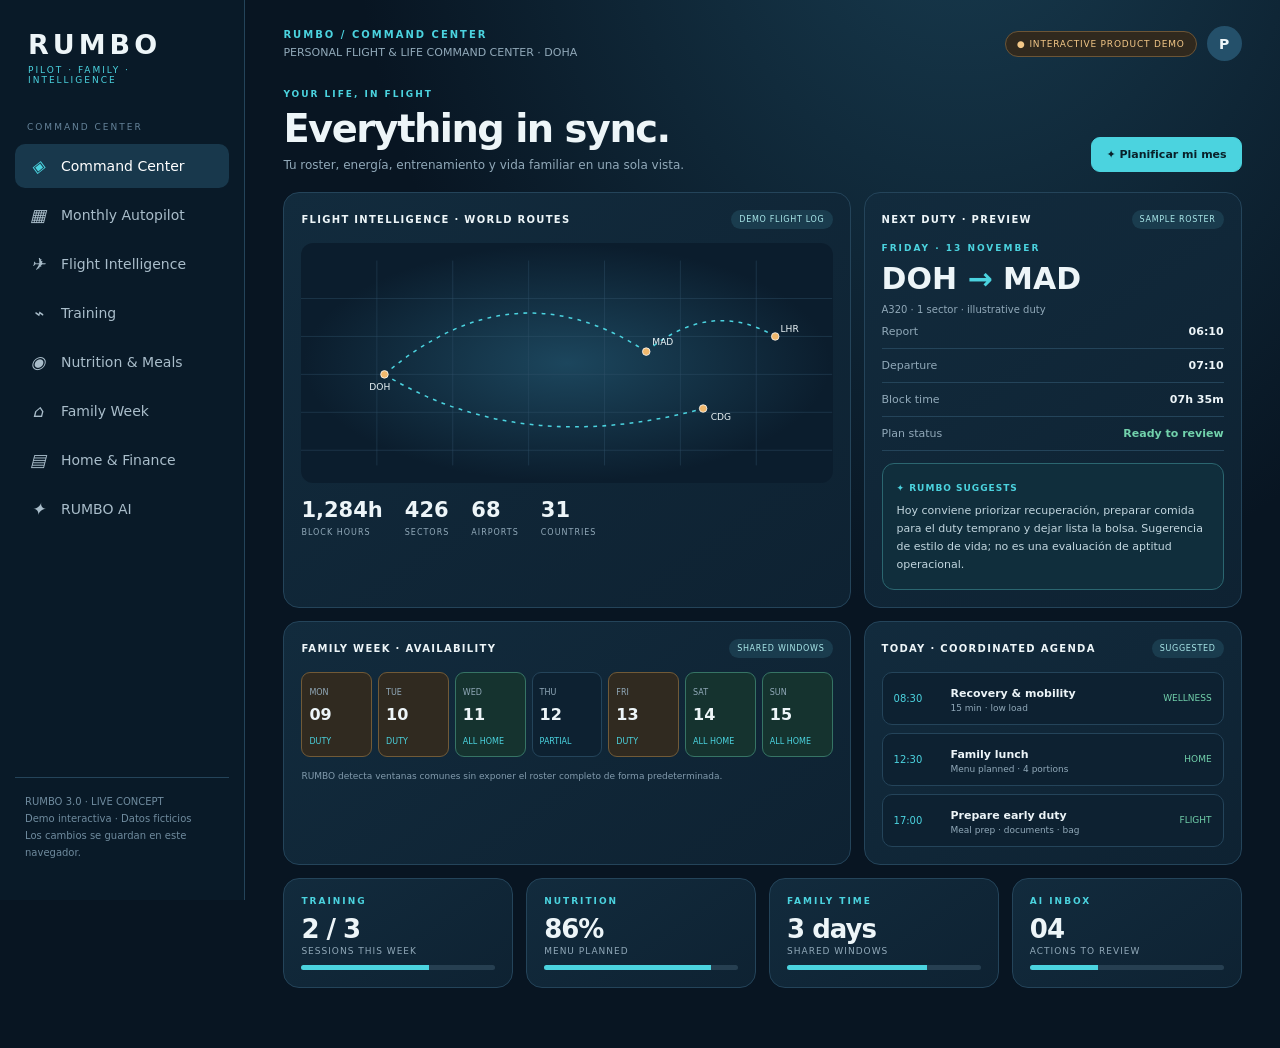
==== rumbo-demo/index.html @ 8c4905a3 "Create interactive RUMBO 3.0 visual product demo" ====
<!doctype html>
<html lang="es"><head><meta charset="utf-8"><meta name="viewport" content="width=device-width,initial-scale=1"><meta name="theme-color" content="#081522"><title>RUMBO · Pilot & Family OS</title>
<style>
:root{--bg:#081522;--side:#0b1d2b;--panel:#102638;--panel2:#153247;--line:#24445a;--cyan:#4bd3df;--amber:#f0b86d;--white:#edf5f8;--muted:#91a9b9;--green:#72d2ac;--red:#e88b8b;--purple:#b5a7ff}
*{box-sizing:border-box}body{margin:0;background:radial-gradient(ellipse at 75% -15%,#183c50 0,transparent 45%),var(--bg);color:var(--white);font:14px Inter,system-ui,sans-serif}button,input,select,textarea{font:inherit}button{cursor:pointer}.shell{display:grid;grid-template-columns:245px 1fr;min-height:100vh}.sidebar{background:#091a28;border-right:1px solid var(--line);padding:24px 15px;position:sticky;top:0;height:100vh;display:flex;flex-direction:column}.logo{padding:5px 13px 25px}.logo strong{font-size:27px;letter-spacing:4px}.logo small{display:block;color:var(--cyan);font-size:9px;letter-spacing:2px;margin-top:5px}.group{font-size:9px;color:#66849a;letter-spacing:2px;padding:12px}.nav{display:grid;gap:5px}.nav button{border:0;background:none;color:#a9bdca;text-align:left;padding:12px;border-radius:10px;display:flex;gap:12px;align-items:center}.nav button.active,.nav button:hover{background:#18384c;color:white}.nav button.active .ico{color:var(--cyan)}.ico{width:22px;font-size:17px;text-align:center}.sidefoot{margin-top:auto;border-top:1px solid var(--line);padding:15px 10px;color:#6f8b9e;font-size:10px;line-height:1.7}.main{max-width:1550px;width:100%;padding:26px clamp(16px,3vw,42px) 60px;margin:auto}.top{display:flex;justify-content:space-between;align-items:center;margin-bottom:28px}.crumb{color:var(--cyan);font-size:10px;letter-spacing:2px;font-weight:700}.subdate{color:var(--muted);font-size:11px;margin-top:6px}.topright{display:flex;gap:10px;align-items:center}.demo{border:1px solid #6c5536;color:#f3c888;background:#30291e;padding:7px 11px;border-radius:30px;font-size:9px;letter-spacing:.8px}.avatar{height:35px;width:35px;border-radius:50%;background:#24506a;display:grid;place-items:center;font-weight:700}.page{display:none}.page.active{display:block}.heading{display:flex;justify-content:space-between;align-items:end;gap:15px;margin-bottom:20px}.eyebrow{font-size:9px;color:var(--cyan);letter-spacing:2px;font-weight:700}.heading h1{font-size:clamp(28px,3vw,42px);letter-spacing:-1.5px;margin:7px 0}.heading p{margin:0;color:var(--muted);font-size:12px}.btn{border:1px solid #3b647d;background:#1a4056;color:#e3f6fa;border-radius:9px;padding:10px 14px;font-weight:700;font-size:11px}.btn.primary{background:var(--cyan);border-color:var(--cyan);color:#09212a}.btn.ghost{background:transparent;color:var(--muted);border-color:var(--line)}.btn.amber{background:#493824;border-color:#80633d;color:#f2c88b}.grid{display:grid;gap:13px}.two{grid-template-columns:1.2fr .8fr}.three{grid-template-columns:repeat(3,minmax(0,1fr))}.four{grid-template-columns:repeat(4,minmax(0,1fr))}.panel{background:linear-gradient(145deg,#122b3d,#0e2232);border:1px solid var(--line);border-radius:16px;padding:17px;min-width:0}.panelhead{display:flex;justify-content:space-between;align-items:center;gap:10px;margin-bottom:14px}.panel h2{font-size:10px;letter-spacing:1.3px;text-transform:uppercase;margin:0}.tag{font-size:8px;color:#a9e7e9;background:#1a3c4e;border-radius:20px;padding:5px 8px;letter-spacing:.7px}.muted{color:var(--muted)}.stat{font-size:26px;font-weight:800;margin:8px 0 2px;letter-spacing:-1px}.statlabel{font-size:9px;color:var(--muted);letter-spacing:1px;text-transform:uppercase}.row{display:flex;justify-content:space-between;gap:12px;align-items:center;padding:10px 0;border-bottom:1px solid var(--line);font-size:11px}.row:last-child{border:0}.row span{color:var(--muted)}.map{height:240px;border-radius:12px;background:radial-gradient(ellipse at 50% 50%,#1c465d,#0b1d2d 70%);overflow:hidden}.map svg{width:100%;height:100%}.route{stroke:var(--cyan);stroke-width:2;stroke-dasharray:5 7;fill:none}.metricrow{display:flex;gap:22px;margin-top:15px}.metric strong{display:block;font-size:21px}.metric span{font-size:8px;color:var(--muted);letter-spacing:1px}.ai{background:#102e3c;border:1px solid #2b6670;border-radius:12px;padding:14px}.ai b{color:var(--cyan);font-size:9px;letter-spacing:1px}.ai p{font-size:11px;color:#c2d6df;line-height:1.65;margin:8px 0 0}.week{display:grid;grid-template-columns:repeat(7,1fr);gap:6px}.day{background:#0d2131;border:1px solid var(--line);border-radius:9px;padding:9px 7px;min-height:83px}.day.duty{background:#302a20;border-color:#715a37}.day.free{background:#15332f;border-color:#367465}.day strong{font-size:16px;display:block;margin:7px 0}.day small,.day em{font-size:8px;color:var(--muted);font-style:normal}.day em{color:var(--cyan)}.timeline{display:grid;gap:8px}.event{display:flex;align-items:center;gap:11px;background:#0d2131;border:1px solid var(--line);border-radius:10px;padding:11px}.event .time{color:var(--cyan);font-size:10px;width:46px}.event b{font-size:11px}.event small{display:block;color:var(--muted);font-size:9px;margin-top:3px}.event .right{margin-left:auto;color:var(--green);font-size:9px}.progress{height:5px;background:#263f51;border-radius:9px;overflow:hidden;margin-top:9px}.progress i{display:block;height:100%;background:var(--cyan)}.monthgrid{display:grid;grid-template-columns:repeat(7,minmax(0,1fr));gap:7px}.cell{min-height:125px;background:#0c2030;border:1px solid var(--line);border-radius:10px;padding:9px}.cell strong{font-size:10px}.cell small{display:block;color:var(--muted);font-size:8px;margin:5px 0}.pill{display:block;background:#1a4056;color:#b9e6e8;padding:5px;border-radius:5px;font-size:8px;margin-top:5px}.pill.train{background:#393552;color:#d0c7ff}.pill.family{background:#23483e;color:#b3e6d2}.pill.rest{background:#493a28;color:#f0c88e}.formrow{display:flex;gap:8px;margin-top:12px}.formrow input,.formrow select,.formrow textarea{min-width:0;flex:1;background:#091a28;border:1px solid var(--line);border-radius:8px;padding:10px;color:var(--white);font-size:11px}.notice{font-size:9px;color:#829bad;line-height:1.6;margin-top:12px}.steps{display:grid;gap:8px}.step{display:flex;gap:10px;align-items:start;padding:11px;border:1px solid var(--line);border-radius:10px;background:#0d2131}.num{width:23px;height:23px;border-radius:7px;background:#1b4658;color:var(--cyan);display:grid;place-items:center;font-size:10px;font-weight:800}.step b{font-size:11px}.step small{display:block;color:var(--muted);font-size:9px;margin-top:4px;line-height:1.5}.cards{display:grid;grid-template-columns:repeat(3,minmax(0,1fr));gap:9px}.mini{background:#0d2131;border:1px solid var(--line);border-radius:11px;padding:13px}.mini i{font-style:normal;font-size:19px}.mini b{display:block;font-size:11px;margin:8px 0 4px}.mini small{color:var(--muted);font-size:9px;line-height:1.5}.recipe{display:grid;grid-template-columns:38px 1fr auto;align-items:center;gap:10px;padding:10px 0;border-bottom:1px solid var(--line)}.food{height:36px;width:36px;background:#24463c;border-radius:9px;display:grid;place-items:center;font-size:18px}.recipe b{font-size:11px}.recipe small{display:block;color:var(--muted);font-size:9px;margin-top:3px}.checklist{display:grid;gap:9px}.checklist label{font-size:10px;display:flex;gap:8px;align-items:center}.checklist input{accent-color:var(--cyan)}.done span{text-decoration:line-through;color:#698396}.queueitem{display:flex;align-items:center;gap:10px;padding:12px 0;border-bottom:1px solid var(--line)}.queueitem:last-child{border:0}.queueitem div{flex:1}.queueitem b{font-size:11px}.queueitem small{display:block;color:var(--muted);font-size:9px;margin-top:4px}.modal{display:none;position:fixed;inset:0;background:#02080dd9;z-index:20;place-items:center;padding:16px}.modal.show{display:grid}.dialog{max-width:550px;width:100%;background:#142e40;border:1px solid #416078;border-radius:16px;padding:20px}.dialog h2{margin:0 0 8px}.dialog p{font-size:11px;color:var(--muted);line-height:1.6}.dialogfoot{display:flex;justify-content:end;gap:8px;margin-top:15px}.bottom{display:none}
@media(max-width:1050px){.shell{grid-template-columns:76px 1fr}.sidebar{padding:20px 8px}.logo{padding:5px 7px 25px}.logo strong{font-size:18px}.logo small,.group,.nav button span,.sidefoot{display:none}.nav button{justify-content:center;padding:13px 5px}.two{grid-template-columns:1fr}.four{grid-template-columns:repeat(2,1fr)}}
@media(max-width:680px){.shell{display:block;padding-bottom:65px}.sidebar{display:none}.main{padding:16px 12px 30px}.heading{align-items:start;flex-direction:column}.three,.four,.cards{grid-template-columns:1fr 1fr}.week{grid-template-columns:repeat(4,1fr)}.monthgrid{grid-template-columns:repeat(2,minmax(0,1fr))}.bottom{display:grid;grid-template-columns:repeat(5,1fr);position:fixed;bottom:0;left:0;right:0;background:#091a28;border-top:1px solid var(--line);padding:7px 3px;z-index:10}.bottom button{border:0;background:none;color:#8299ab;font-size:8px;display:grid;justify-items:center;gap:3px}.bottom button.active{color:var(--cyan)}.bottom i{font-size:17px;font-style:normal}.demo{display:none}.metricrow{gap:12px}.metric strong{font-size:17px}.map{height:200px}}
</style></head><body><div class="shell">
<aside class="sidebar"><div class="logo"><strong>RUMBO</strong><small>PILOT · FAMILY · INTELLIGENCE</small></div><div class="group">COMMAND CENTER</div><nav class="nav">
<button class="active" data-page="home"><i class="ico">◈</i><span>Command Center</span></button><button data-page="month"><i class="ico">▦</i><span>Monthly Autopilot</span></button><button data-page="flight"><i class="ico">✈</i><span>Flight Intelligence</span></button><button data-page="training"><i class="ico">⌁</i><span>Training</span></button><button data-page="food"><i class="ico">◉</i><span>Nutrition & Meals</span></button><button data-page="family"><i class="ico">⌂</i><span>Family Week</span></button><button data-page="homefin"><i class="ico">▤</i><span>Home & Finance</span></button><button data-page="ai"><i class="ico">✦</i><span>RUMBO AI</span></button></nav><div class="sidefoot">RUMBO 3.0 · LIVE CONCEPT<br>Demo interactiva · Datos ficticios<br>Los cambios se guardan en este navegador.</div></aside>
<main class="main"><header class="top"><div><div class="crumb">RUMBO / <span id="crumb">COMMAND CENTER</span></div><div class="subdate">PERSONAL FLIGHT & LIFE COMMAND CENTER · DOHA</div></div><div class="topright"><span class="demo">● INTERACTIVE PRODUCT DEMO</span><div class="avatar">P</div></div></header>
<section class="page active" id="home"><div class="heading"><div><div class="eyebrow">YOUR LIFE, IN FLIGHT</div><h1>Everything in sync.</h1><p>Tu roster, energía, entrenamiento y vida familiar en una sola vista.</p></div><button class="btn primary" onclick="go('month')">✦ Planificar mi mes</button></div>
<div class="grid two"><div class="panel"><div class="panelhead"><h2>Flight Intelligence · world routes</h2><span class="tag">DEMO FLIGHT LOG</span></div><div class="map"><svg viewBox="0 0 700 270"><g stroke="#31536a" opacity=".55"><path d="M0 50H700M0 100H700M0 150H700M0 200H700M0 250H700M100 0V270M200 0V270M300 0V270M400 0V270M500 0V270M600 0V270" fill="none"/></g><path class="route" d="M110 150Q280 5 455 120M110 150Q290 260 530 195M455 120Q540 50 625 100"/><g fill="#f0b86d" stroke="#fff"><circle cx="110" cy="150" r="5"/><circle cx="455" cy="120" r="5"/><circle cx="530" cy="195" r="5"/><circle cx="625" cy="100" r="5"/></g><g fill="#eaf4f7" font-size="12"><text x="90" y="170">DOH</text><text x="463" y="111">MAD</text><text x="540" y="210">CDG</text><text x="632" y="94">LHR</text></g></svg></div><div class="metricrow"><div class="metric"><strong>1,284h</strong><span>BLOCK HOURS</span></div><div class="metric"><strong>426</strong><span>SECTORS</span></div><div class="metric"><strong>68</strong><span>AIRPORTS</span></div><div class="metric"><strong>31</strong><span>COUNTRIES</span></div></div></div><div class="panel"><div class="panelhead"><h2>Next duty · preview</h2><span class="tag">SAMPLE ROSTER</span></div><div class="eyebrow">FRIDAY · 13 NOVEMBER</div><div style="font-size:30px;font-weight:800;margin:8px 0">DOH <span style="color:var(--cyan)">→</span> MAD</div><div class="muted" style="font-size:10px">A320 · 1 sector · illustrative duty</div><div class="row"><span>Report</span><b>06:10</b></div><div class="row"><span>Departure</span><b>07:10</b></div><div class="row"><span>Block time</span><b>07h 35m</b></div><div class="row"><span>Plan status</span><b style="color:var(--green)">Ready to review</b></div><div class="ai" style="margin-top:12px"><b>✦ RUMBO SUGGESTS</b><p>Hoy conviene priorizar recuperación, preparar comida para el duty temprano y dejar lista la bolsa. Sugerencia de estilo de vida; no es una evaluación de aptitud operacional.</p></div></div></div>
<div class="grid two" style="margin-top:13px"><div class="panel"><div class="panelhead"><h2>Family Week · availability</h2><span class="tag">SHARED WINDOWS</span></div><div class="week"><div class="day duty"><small>MON</small><strong>09</strong><em>DUTY</em></div><div class="day duty"><small>TUE</small><strong>10</strong><em>DUTY</em></div><div class="day free"><small>WED</small><strong>11</strong><em>ALL HOME</em></div><div class="day"><small>THU</small><strong>12</strong><em>PARTIAL</em></div><div class="day duty"><small>FRI</small><strong>13</strong><em>DUTY</em></div><div class="day free"><small>SAT</small><strong>14</strong><em>ALL HOME</em></div><div class="day free"><small>SUN</small><strong>15</strong><em>ALL HOME</em></div></div><p class="notice">RUMBO detecta ventanas comunes sin exponer el roster completo de forma predeterminada.</p></div><div class="panel"><div class="panelhead"><h2>Today · coordinated agenda</h2><span class="tag">SUGGESTED</span></div><div class="timeline"><div class="event"><span class="time">08:30</span><div><b>Recovery & mobility</b><small>15 min · low load</small></div><span class="right">WELLNESS</span></div><div class="event"><span class="time">12:30</span><div><b>Family lunch</b><small>Menu planned · 4 portions</small></div><span class="right">HOME</span></div><div class="event"><span class="time">17:00</span><div><b>Prepare early duty</b><small>Meal prep · documents · bag</small></div><span class="right">FLIGHT</span></div></div></div></div>
<div class="grid four" style="margin-top:13px"><div class="panel"><div class="eyebrow">TRAINING</div><div class="stat">2 / 3</div><div class="statlabel">Sessions this week</div><div class="progress"><i style="width:66%"></i></div></div><div class="panel"><div class="eyebrow">NUTRITION</div><div class="stat">86%</div><div class="statlabel">Menu planned</div><div class="progress"><i style="width:86%"></i></div></div><div class="panel"><div class="eyebrow">FAMILY TIME</div><div class="stat">3 days</div><div class="statlabel">Shared windows</div><div class="progress"><i style="width:72%"></i></div></div><div class="panel"><div class="eyebrow">AI INBOX</div><div class="stat" id="pendingCount">04</div><div class="statlabel">Actions to review</div><div class="progress"><i style="width:35%"></i></div></div></div></section>
<section class="page" id="month"><div class="heading"><div><div class="eyebrow">MONTHLY AUTOPILOT</div><h1>Plan the month. Not every day.</h1><p>Importa tu roster, revisa los vuelos y deja que RUMBO coordine el resto.</p></div><button class="btn primary" onclick="generatePlan()">✦ Generate my month</button></div>
<div class="grid two"><div class="panel"><div class="panelhead"><h2>1 · Import roster</h2><span class="tag">PDF · CSV · ICS</span></div><div class="steps"><div class="step"><span class="num">1</span><div><b>Import your roster</b><small>Selecciona un CSV/ICS de ejemplo o introduce duties manualmente. En la app final se admitirán PDF e imágenes.</small></div></div><div class="step"><span class="num">2</span><div><b>Validate extracted duties</b><small>Revisa fechas, horas locales, aeropuertos y sectores antes de aceptar.</small></div></div><div class="step"><span class="num">3</span><div><b>Build the coordinated month</b><small>RUMBO crea borradores de recuperación, entrenamiento, nutrición y ventanas familiares.</small></div></div></div><div class="formrow"><input type="file" id="rosterFile" accept=".csv,.ics,text/csv,text/calendar" onchange="importRoster(this)"></div><div class="notice" id="importStatus">Puedes cargar un CSV con columnas: date, report, from, to, block, type. La importación se procesa localmente en esta demo.</div><div class="formrow"><input id="dutyDate" type="date" value="2026-11-16"><input id="dutyFrom" placeholder="Origen · DOH" value="DOH"><input id="dutyTo" placeholder="Destino · LHR" value="LHR"></div><div class="formrow"><input id="dutyReport" type="time" value="07:00"><button class="btn" onclick="addDuty()">＋ Add duty</button></div><div class="notice" id="dutyCount">3 sample duties loaded.</div></div>
<div class="panel"><div class="panelhead"><h2>2 · Plan engine</h2><span class="tag">LIVE DEMO LOGIC</span></div><div class="ai" id="planStatus"><b>WAITING FOR YOUR INPUT</b><p>Importa un roster o utiliza los duties de muestra. Al generar el mes verás cómo RUMBO reparte sesiones, descanso, comidas y tiempo familiar.</p></div><div id="planResults" class="steps" style="margin-top:12px"><div class="row"><span>Roster normalization</span><b>Pending</b></div><div class="row"><span>Recovery windows</span><b>Pending</b></div><div class="row"><span>Training microcycle</span><b>Pending</b></div><div class="row"><span>Family menu & shopping</span><b>Pending</b></div></div></div></div>
<div class="panel" style="margin-top:13px"><div class="panelhead"><h2>3 · Your month at a glance</h2><span class="tag">EDITABLE DEMO</span></div><div class="monthgrid" id="monthGrid"></div><p class="notice">El calendario se recalcula con los duties cargados. Datos ficticios; no se sincroniza con tu calendario real.</p></div></section>
<section class="page" id="flight"><div class="heading"><div><div class="eyebrow">FLIGHT INTELLIGENCE</div><h1>Your career, mapped.</h1><p>Un logbook vivo: rutas, aeropuertos, países, horas, sectores y evolución.</p></div><button class="btn primary" onclick="go('month')">＋ Import roster</button></div><div class="grid four"><div class="panel"><div class="eyebrow">TOTAL BLOCK</div><div class="stat">3,000h</div><div class="statlabel">Career hours · sample</div></div><div class="panel"><div class="eyebrow">A320</div><div class="stat">1,700h</div><div class="statlabel">Type experience · sample</div></div><div class="panel"><div class="eyebrow">SECTORS</div><div class="stat">426</div><div class="statlabel">Logged sectors</div></div><div class="panel"><div class="eyebrow">AIRPORTS</div><div class="stat">68</div><div class="statlabel">Visited airports</div></div></div><div class="grid two" style="margin-top:13px"><div class="panel"><div class="panelhead"><h2>World route map</h2><span class="tag">ROUTE HISTORY</span></div><div class="map"><svg viewBox="0 0 700 270"><g stroke="#31536a" opacity=".55"><path d="M0 50H700M0 100H700M0 150H700M0 200H700M0 250H700M100 0V270M200 0V270M300 0V270M400 0V270M500 0V270M600 0V270" fill="none"/></g><path class="route" d="M100 150Q250 15 430 110M100 150Q300 250 530 190M430 110Q550 40 630 100"/></svg></div><div class="formrow"><select><option>All aircraft</option><option>A320</option><option>A350</option></select><select><option>All years</option><option>2026</option><option>2025</option></select></div></div><div class="panel"><div class="panelhead"><h2>Flight logbook</h2><span class="tag">SAMPLE RECORDS</span></div><div class="row"><span>12 Nov · DOH → MAD</span><b>A320 · 7h 35m</b></div><div class="row"><span>10 Nov · DOH → CDG</span><b>A320 · 6h 55m</b></div><div class="row"><span>08 Nov · DOH → LHR</span><b>A320 · 7h 10m</b></div><div class="row"><span>06 Nov · DOH → FCO</span><b>A320 · 5h 50m</b></div><p class="notice">La versión completa detectará duplicados, normalizará UTC/hora local y permitirá validar cada registro antes de consolidar horas.</p></div></div></section>
<section class="page" id="training"><div class="heading"><div><div class="eyebrow">TRAINING INTELLIGENCE</div><h1>Train around your roster.</h1><p>Sesiones adaptadas a días de vuelo, escalas, descanso y equipo disponible.</p></div><button class="btn primary" onclick="adaptTraining()">✦ Adapt this week</button></div><div class="grid three"><div class="panel"><div class="eyebrow">4-WEEK BLOCK</div><div class="stat">12 sessions</div><div class="statlabel">Flexible target</div></div><div class="panel"><div class="eyebrow">TRAINING MIX</div><div class="stat">3 · 2 · 2</div><div class="statlabel">Strength · cardio · mobility</div></div><div class="panel"><div class="eyebrow">SMART ADAPTATION</div><div class="stat">Roster-aware</div><div class="statlabel">Duty · rest · hotel gym</div></div></div><div class="grid two" style="margin-top:13px"><div class="panel"><div class="panelhead"><h2>Weekly microcycle</h2><span class="tag">SAMPLE</span></div><div id="trainingPlan" class="timeline"><div class="event"><span class="time">MON</span><div><b>Strength A · Full body</b><small>40 min · moderate · gym</small></div><span class="right">MAIN</span></div><div class="event"><span class="time">TUE</span><div><b>Mobility reset</b><small>15 min · low load</small></div><span class="right">EASY</span></div><div class="event"><span class="time">WED</span><div><b>Zone 2 cardio</b><small>30 min · easy pace</small></div><span class="right">CARDIO</span></div><div class="event"><span class="time">THU</span><div><b>Family / rest</b><small>No session scheduled</small></div><span class="right">REST</span></div></div></div><div class="panel"><div class="panelhead"><h2>How the coach adapts</h2><span class="tag">EXPLAINABLE</span></div><div class="row"><span>Early report / night duty</span><b>Reduce intensity</b></div><div class="row"><span>Layover / hotel gym</span><b>Travel session</b></div><div class="row"><span>Free day + good readiness</span><b>Main strength</b></div><div class="row"><span>High fatigue / pain</span><b style="color:var(--amber)">Rest & reassess</b></div><div class="row"><span>Missed session</span><b>No catch-up overload</b></div><p class="notice">Coach de hábitos y bienestar; no sustituye consejo médico ni decide aptitud para volar.</p></div></div></section>
<section class="page" id="food"><div class="heading"><div><div class="eyebrow">NUTRITION INTELLIGENCE</div><h1>One menu. Less friction.</h1><p>Menú familiar, comidas de vuelo, recetas, despensa y lista de compra conectados.</p></div><button class="btn primary" onclick="makeMenu()">✦ Generate weekly menu</button></div><div class="grid three"><div class="panel"><div class="eyebrow">FLIGHT DAY</div><div class="stat">Portable</div><div class="statlabel">Meals & hydration timing</div></div><div class="panel"><div class="eyebrow">FAMILY MENU</div><div class="stat">7 days</div><div class="statlabel">Shared meals</div></div><div class="panel"><div class="eyebrow">SHOPPING LIST</div><div class="stat" id="shopCount">8 items</div><div class="statlabel">Recipe ingredients</div></div></div><div class="grid two" style="margin-top:13px"><div class="panel"><div class="panelhead"><h2>Weekly family menu</h2><span class="tag">EDITABLE IDEAS</span></div><div id="menuList"><div class="recipe"><div class="food">🍗</div><div><b>Chicken rice bowls</b><small>Lunch · 25 min · 4 portions</small></div><button class="btn ghost" onclick="addRecipeItems()">＋ Shop</button></div><div class="recipe"><div class="food">🐟</div><div><b>Salmon & roasted vegetables</b><small>Dinner · 30 min · 4 portions</small></div><button class="btn ghost" onclick="addRecipeItems()">＋ Shop</button></div><div class="recipe"><div class="food">🥘</div><div><b>Lentil vegetable stew</b><small>Batch cook · 35 min</small></div><button class="btn ghost" onclick="addRecipeItems()">＋ Shop</button></div><div class="recipe"><div class="food">🌯</div><div><b>Turkey wraps</b><small>Dinner · 15 min · flight friendly</small></div><button class="btn ghost" onclick="addRecipeItems()">＋ Shop</button></div></div><p class="notice">En la versión conectada se tendrán en cuenta preferencias, alergias, raciones, despensa y comidas fuera de casa.</p></div><div class="panel"><div class="panelhead"><h2>Smart shopping list</h2><span class="tag">TICK TO COMPLETE</span></div><div class="checklist" id="shopping"><label><input type="checkbox"><span>Chicken breast · 700 g</span></label><label><input type="checkbox"><span>Salmon · 500 g</span></label><label><input type="checkbox"><span>Rice · 1 kg</span></label><label><input type="checkbox"><span>Broccoli · 2 heads</span></label><label><input type="checkbox"><span>Carrots · 1 kg</span></label><label><input type="checkbox"><span>Wholegrain wraps</span></label><label><input type="checkbox"><span>Lentils · 500 g</span></label><label><input type="checkbox"><span>Tomatoes · 6</span></label></div><div class="formrow"><input id="newShop" placeholder="Añadir producto…"><button class="btn" onclick="addShop()">Add</button></div></div></div></section>
<section class="page" id="family"><div class="heading"><div><div class="eyebrow">FAMILY INTELLIGENCE</div><h1>Find the time that matters.</h1><p>Family Week cruza disponibilidad, colegio, actividades, viajes y tareas del hogar.</p></div><button class="btn primary" onclick="addFamilyEvent()">＋ Add family event</button></div><div class="grid two"><div class="panel"><div class="panelhead"><h2>Family Week</h2><span class="tag">SHARED AVAILABILITY</span></div><div class="week"><div class="day duty"><small>MON</small><strong>09</strong><em>FLIGHT DUTY</em></div><div class="day duty"><small>TUE</small><strong>10</strong><em>FLIGHT DUTY</em></div><div class="day free"><small>WED</small><strong>11</strong><em>ALL HOME</em></div><div class="day"><small>THU</small><strong>12</strong><em>PARTIAL</em></div><div class="day duty"><small>FRI</small><strong>13</strong><em>FLIGHT DUTY</em></div><div class="day free"><small>SAT</small><strong>14</strong><em>ALL HOME</em></div><div class="day free"><small>SUN</small><strong>15</strong><em>ALL HOME</em></div></div><div class="row"><span>Shared windows detected</span><b>3 days</b></div><div class="row"><span>Roster visibility</span><b>Private by default</b></div></div><div class="panel"><div class="panelhead"><h2>Family workspace</h2><span class="tag">CONNECTED MODULES</span></div><div class="cards"><div class="mini"><i>🎒</i><b>School</b><small>Events, documents, fees and reminders.</small></div><div class="mini"><i>🗂️</i><b>Family vault</b><small>Important docs and reservations.</small></div><div class="mini"><i>🧹</i><b>Home tasks</b><small>Assign, repeat and complete chores.</small></div><div class="mini"><i>🌍</i><b>Travel map</b><small>Visited places and family wishlist.</small></div><div class="mini"><i>🎉</i><b>Activities</b><small>Ideas for shared free windows.</small></div><div class="mini"><i>🔐</i><b>Permissions</b><small>Private and shared data scopes.</small></div></div></div></div></section>
<section class="page" id="homefin"><div class="heading"><div><div class="eyebrow">HOME & HOUSEHOLD FINANCE</div><h1>Know where the month goes.</h1><p>Presupuesto doméstico, gastos y coste de alimentación; separado del Family Office.</p></div><button class="btn primary" onclick="alert('Demo: aquí se importará CSV con vista previa y confirmación antes de registrar gastos.')">＋ Import expenses</button></div><div class="grid four"><div class="panel"><div class="eyebrow">MONTHLY BUDGET</div><div class="stat">24,000</div><div class="statlabel">QAR · sample</div></div><div class="panel"><div class="eyebrow">SPENT</div><div class="stat">15,420</div><div class="statlabel">QAR · sample</div></div><div class="panel"><div class="eyebrow">REMAINING</div><div class="stat" style="color:var(--green)">8,580</div><div class="statlabel">QAR · sample</div></div><div class="panel"><div class="eyebrow">MENU COST</div><div class="stat">1,180</div><div class="statlabel">QAR · estimate</div></div></div><div class="grid two" style="margin-top:13px"><div class="panel"><div class="panelhead"><h2>Household forecast</h2><span class="tag">ILLUSTRATIVE</span></div><div class="row"><span>Housing & bills</span><b>QAR 8,000</b></div><div class="progress"><i style="width:82%"></i></div><div class="row"><span>Groceries & food</span><b>QAR 3,200</b></div><div class="progress"><i style="width:55%"></i></div><div class="row"><span>School & family</span><b>QAR 2,800</b></div><div class="progress"><i style="width:45%"></i></div><div class="row"><span>Transport & other</span><b>QAR 1,420</b></div><div class="progress"><i style="width:34%"></i></div></div><div class="panel"><div class="panelhead"><h2>Money & permissions</h2><span class="tag">USER CONTROL</span></div><div class="row"><span>Household budget</span><b>RUMBO</b></div><div class="row"><span>Investments & trading</span><b>Separate Family Office</b></div><div class="row"><span>Bank imports</span><b>CSV + confirmation</b></div><div class="row"><span>Payments / transfers</span><b style="color:var(--red)">Never autonomous</b></div><p class="notice">Los importes de esta pantalla son ficticios y no representan tus cuentas.</p></div></div></section>
<section class="page" id="ai"><div class="heading"><div><div class="eyebrow">RUMBO AI · PERSONAL OPERATIONS</div><h1>One assistant. Specialist agents.</h1><p>La IA entiende el contexto completo, coordina módulos y explica cada recomendación.</p></div><span class="tag">PROPOSE · REVIEW · EXECUTE</span></div><div class="cards"><div class="mini"><i>✈️</i><b>Aviation Planner</b><small>Roster, duties, routes and availability.</small></div><div class="mini"><i>🌙</i><b>Recovery Coach</b><small>Sleep, fatigue self-report and recovery habits.</small></div><div class="mini"><i>🏋️</i><b>Training Coach</b><small>Adaptive training and progression.</small></div><div class="mini"><i>🥗</i><b>Nutrition Coach</b><small>Flight-day meals, menu and shopping.</small></div><div class="mini"><i>🏡</i><b>Family Planner</b><small>Shared time, school, home and travel.</small></div><div class="mini"><i>📊</i><b>Finance Coach</b><small>Household budget and forecasting.</small></div></div><div class="grid two" style="margin-top:13px"><div class="panel"><div class="panelhead"><h2>Recommendation inbox</h2><span class="tag">REVIEW BEFORE ACTION</span></div><div id="queue"><div class="queueitem"><div><b>Move strength session to Wednesday</b><small>Roster shows a free window; family calendar is clear.</small></div><button class="btn" onclick="review(this,'Move strength session','Move Strength A from Tuesday 17:00 to Wednesday 09:00. No duty conflict detected in the sample roster.')">Review</button></div><div class="queueitem"><div><b>Consolidate grocery list</b><small>Combine ingredients from four recipes and pantry stock.</small></div><button class="btn" onclick="review(this,'Consolidate grocery list','Add the missing ingredients for the selected weekly menu and group them into one list.')">Review</button></div><div class="queueitem"><div><b>Share Saturday family window</b><small>Share availability only, not flight details.</small></div><button class="btn" onclick="review(this,'Share family availability','Share Saturday 14:00–19:00 as available. The roster and flight numbers remain private.')">Review</button></div></div></div><div class="panel"><div class="panelhead"><h2>Autonomy settings</h2><span class="tag">YOUR CONTROL</span></div><div class="row"><span>Answer and explain</span><b style="color:var(--green)">Automatic</b></div><div class="row"><span>Create drafts</span><b style="color:var(--green)">Automatic</b></div><div class="row"><span>Change calendar / plans</span><b style="color:var(--amber)">Approval</b></div><div class="row"><span>Purchases / payments</span><b style="color:var(--red)">Never autonomous</b></div><div class="row"><span>Fitness-for-duty decisions</span><b style="color:var(--red)">Not permitted</b></div></div></div><div class="panel" style="margin-top:13px"><div class="panelhead"><h2>Talk to RUMBO</h2><span class="tag">DEMO ASSISTANT</span></div><div class="formrow"><input id="question" placeholder="Ej. Organiza mis próximos 10 días según el roster…"><button class="btn primary" onclick="askRumbo()">Send</button></div><div class="ai" id="answer" style="margin-top:12px"><b>RUMBO READY</b><p>Pregúntame por tu planificación, entrenamiento, comidas o tiempo familiar. Las respuestas de esta demo son simuladas y usan únicamente los datos de ejemplo.</p></div></div></section>
</main><nav class="bottom"><button class="active" data-page="home"><i>◈</i>Home</button><button data-page="month"><i>▦</i>Month</button><button data-page="flight"><i>✈</i>Flight</button><button data-page="training"><i>⌁</i>Train</button><button data-page="food"><i>◉</i>Meals</button></nav></div>
<div class="modal" id="modal"><div class="dialog"><div class="eyebrow">RUMBO AI · ACTION REVIEW</div><h2 id="modalTitle">Review action</h2><p id="modalBody"></p><div class="dialogfoot"><button class="btn ghost" onclick="closeModal()">Cancel</button><button class="btn primary" onclick="approveAction()">Approve demo</button></div></div></div>
<script>
const names={home:"COMMAND CENTER",month:"MONTHLY AUTOPILOT",flight:"FLIGHT INTELLIGENCE",training:"TRAINING INTELLIGENCE",food:"NUTRITION & MEALS",family:"FAMILY WEEK",homefin:"HOME & FINANCE",ai:"RUMBO AI"};
function go(id){document.querySelectorAll(".page").forEach(p=>p.classList.toggle("active",p.id===id));document.querySelectorAll("[data-page]").forEach(b=>b.classList.toggle("active",b.dataset.page===id));document.getElementById("crumb").textContent=names[id];window.scrollTo({top:0,behavior:"smooth"})}
document.querySelectorAll("[data-page]").forEach(b=>b.addEventListener("click",()=>go(b.dataset.page)));
let duties=[{date:"2026-11-13",from:"DOH",to:"MAD",report:"06:10",type:"duty"},{date:"2026-11-15",from:"DOH",to:"CDG",report:"08:00",type:"duty"},{date:"2026-11-18",from:"DOH",to:"LHR",report:"12:00",type:"duty"}];
function renderMonth(){const root=document.getElementById("monthGrid");if(!root)return;const start=new Date("2026-11-09T12:00:00");root.innerHTML="";for(let i=0;i<28;i++){let d=new Date(start);d.setDate(start.getDate()+i);let iso=d.toISOString().slice(0,10),duty=duties.find(x=>x.date===iso);let day=["SUN","MON","TUE","WED","THU","FRI","SAT"][d.getDay()];let box=document.createElement("div");box.className="cell";box.innerHTML="<strong>"+day+" · "+String(d.getDate()).padStart(2,"0")+"</strong><small>"+(duty?"Flight duty · "+duty.from+" → "+duty.to:"Open / family window")+"</small>"+(duty?'<span class="pill">Report '+duty.report+'</span>':'<span class="pill family">Family / personal</span>');root.appendChild(box)}}
function updateDutyCount(){document.getElementById("dutyCount").textContent=duties.length+" duties loaded · "+duties.map(x=>x.date.slice(5)).join(", ")}
function addDuty(){const date=document.getElementById("dutyDate").value,from=document.getElementById("dutyFrom").value.trim().toUpperCase(),to=document.getElementById("dutyTo").value.trim().toUpperCase(),report=document.getElementById("dutyReport").value;if(!date||!from||!to||!report){alert("Completa fecha, origen, destino y hora.");return}duties=duties.filter(x=>x.date!==date);duties.push({date,from,to,report,type:"duty"});duties.sort((a,b)=>a.date.localeCompare(b.date));updateDutyCount();renderMonth();document.getElementById("importStatus").textContent="Duty añadido. Vuelve a generar el mes para recalcular el plan."}
function importRoster(input){const f=input.files[0];if(!f)return;const reader=new FileReader();reader.onload=()=>{const raw=String(reader.result||"");let added=0;if(f.name.toLowerCase().endsWith(".csv")){const lines=raw.split(/\r?\n/).filter(Boolean),headers=lines.shift().split(",").map(x=>x.trim().toLowerCase());for(const line of lines){const vals=line.split(",");const o={};headers.forEach((h,i)=>o[h]=(vals[i]||"").trim());if(o.date&&o.from&&o.to&&o.report){duties.push({date:o.date,from:o.from.toUpperCase(),to:o.to.toUpperCase(),report:o.report,type:"duty"});added++}}}else{const chunks=raw.split("BEGIN:VEVENT").slice(1);for(const c of chunks){const date=(c.match(/DTSTART(?:;[^:]*)?:(\d{8})/)||[])[1],summary=(c.match(/SUMMARY:(.*)/)||[])[1]||"Flight duty";if(date){const iso=date.slice(0,4)+"-"+date.slice(4,6)+"-"+date.slice(6,8),route=(summary.match(/([A-Z]{3})\s*(?:→|-)\s*([A-Z]{3})/)||[]);duties.push({date:iso,from:route[1]||"DOH",to:route[2]||"TBC",report:"08:00",type:"duty"});added++}}}duties.sort((a,b)=>a.date.localeCompare(b.date));updateDutyCount();renderMonth();document.getElementById("importStatus").textContent=added+" duties detected from "+f.name+". Revisa los campos; esta demo no envía el archivo a ningún servidor."};reader.readAsText(f)}
function generatePlan(){const n=duties.length,free=Math.max(0,14-n),sessions=Math.max(2,Math.min(6,Math.floor(free/2)));document.getElementById("planStatus").innerHTML="<b>✦ MONTH GENERATED · DRAFT</b><p>"+n+" duties loaded · "+free+" open windows identified · "+sessions+" training sessions drafted · recovery buffers placed around duties · 7-day family menu and shopping list ready. Review every item before using it.</p>";const lines=[["✓",n+" duties normalized","Dates, report times and routes ready for review"],["✓",free+" open windows mapped","Duty days protected from heavy sessions"],["✓",sessions+" training sessions drafted","Strength, cardio and mobility distributed"],["✓","Recovery buffers placed","No automatic fitness-for-duty assessment"],["✓","Family menu & shopping list prepared","Meal plan can be edited in Nutrition"]];document.getElementById("planResults").innerHTML=lines.map(x=>'<div class="step"><span class="num">'+x[0]+'</span><div><b>'+x[1]+'</b><small>'+x[2]+'</small></div></div>').join("");renderMonth()}
function adaptTraining(){const count=Math.max(2,Math.min(5,6-duties.length));document.getElementById("trainingPlan").innerHTML='<div class="event"><span class="time">DAY 1</span><div><b>Strength · Full body</b><small>35–40 min · place on first open day</small></div><span class="right">MAIN</span></div><div class="event"><span class="time">DAY 2</span><div><b>Mobility reset</b><small>12–15 min · travel friendly</small></div><span class="right">EASY</span></div><div class="event"><span class="time">DAY 3</span><div><b>Zone 2 cardio</b><small>25–30 min · only if recovery allows</small></div><span class="right">CARDIO</span></div><div class="event"><span class="time">PLAN</span><div><b>'+count+' sessions suggested</b><small>Adjusted to '+duties.length+' loaded duties</small></div><span class="right">UPDATED</span></div>'}
function makeMenu(){const meals=[["🥙","Flight-day chicken wraps","Portable · 12 min"],["🍝","Turkey tomato pasta","Family dinner · 25 min"],["🥗","Salmon couscous bowls","Lunch · 20 min"]];const m=meals[Math.floor(Math.random()*meals.length)];const el=document.createElement("div");el.className="recipe";el.innerHTML='<div class="food">'+m[0]+'</div><div><b>'+m[1]+'</b><small>'+m[2]+' · suggested</small></div><button class="btn ghost" onclick="addRecipeItems()">＋ Shop</button>';document.getElementById("menuList").prepend(el)}
function addRecipeItems(){["Olive oil","Fresh herbs","Greek yoghurt"].forEach(addShopValue)}
function addShopValue(v){const label=document.createElement("label");const cb=document.createElement("input");cb.type="checkbox";const span=document.createElement("span");span.textContent=v;label.append(cb,span);document.getElementById("shopping").append(label);updateShopCount()}
function addShop(){const i=document.getElementById("newShop");if(!i.value.trim())return;addShopValue(i.value.trim());i.value=""}
function updateShopCount(){document.getElementById("shopCount").textContent=document.querySelectorAll("#shopping label").length+" items"}
document.getElementById("shopping").addEventListener("change",e=>{if(e.target.type==="checkbox")e.target.parentElement.classList.toggle("done",e.target.checked)});
function addFamilyEvent(){const v=prompt("¿Qué evento familiar quieres añadir?");if(!v)return;alert("Evento añadido a la vista demo: "+v+". En el producto final se guardará en el calendario compartido tras confirmar permisos.")}
let currentButton=null;function review(btn,title,body){currentButton=btn;document.getElementById("modalTitle").textContent=title;document.getElementById("modalBody").textContent=body;document.getElementById("modal").classList.add("show")}
function closeModal(){document.getElementById("modal").classList.remove("show")}
function approveAction(){if(currentButton){currentButton.textContent="Reviewed ✓";currentButton.disabled=true;currentButton.classList.add("ghost")}document.getElementById("pendingCount").textContent=String(Math.max(0,Number(document.getElementById("pendingCount").textContent)-1)).padStart(2,"0");closeModal()}
function askRumbo(){const q=document.getElementById("question").value.trim();if(!q)return;const a=document.getElementById("answer");a.innerHTML="<b>RUMBO · PLAN PROPOSAL</b><p>He entendido: “"+q.replace(/[<>]/g,"")+". Primero cruzaría tus "+duties.length+" duties cargados con tus ventanas libres. Después distribuiría entrenamiento y recuperación, propondría comidas para los días de vuelo y localizaría tiempo familiar. Te presentaría el plan como borrador para revisar; no cambiaría calendarios ni realizaría compras sin permiso.</p>"}
renderMonth();updateDutyCount();
</script></body></html>
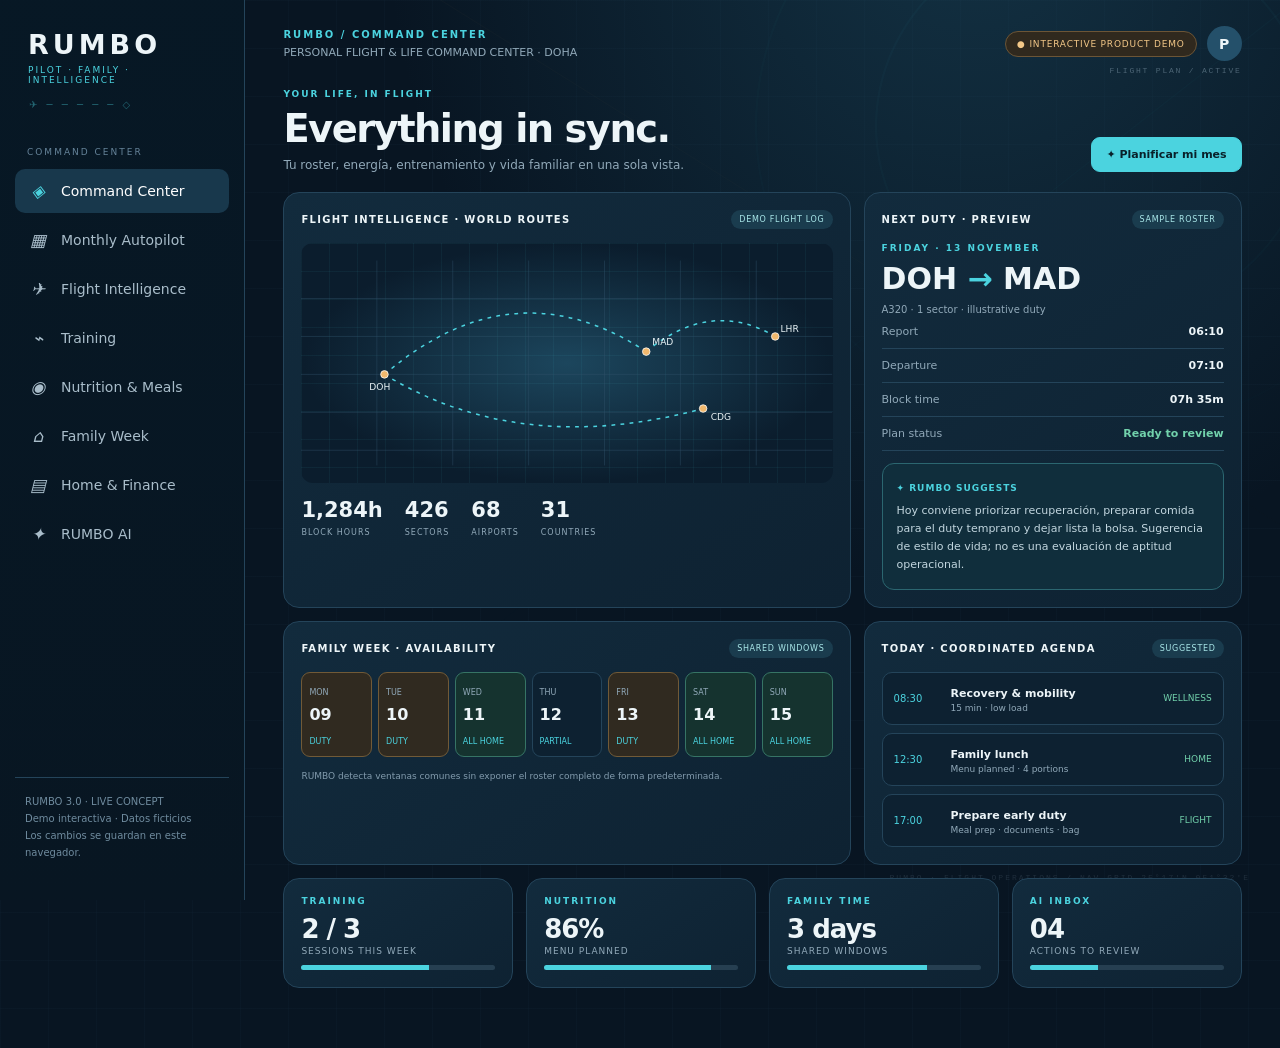
==== commit b957bc17: "Enhance RUMBO demo with subtle aviation chart atmosphere" ====
--- a/rumbo-demo/index.html
+++ b/rumbo-demo/index.html
@@ -5,6 +5,20 @@
 *{box-sizing:border-box}body{margin:0;background:radial-gradient(ellipse at 75% -15%,#183c50 0,transparent 45%),var(--bg);color:var(--white);font:14px Inter,system-ui,sans-serif}button,input,select,textarea{font:inherit}button{cursor:pointer}.shell{display:grid;grid-template-columns:245px 1fr;min-height:100vh}.sidebar{background:#091a28;border-right:1px solid var(--line);padding:24px 15px;position:sticky;top:0;height:100vh;display:flex;flex-direction:column}.logo{padding:5px 13px 25px}.logo strong{font-size:27px;letter-spacing:4px}.logo small{display:block;color:var(--cyan);font-size:9px;letter-spacing:2px;margin-top:5px}.group{font-size:9px;color:#66849a;letter-spacing:2px;padding:12px}.nav{display:grid;gap:5px}.nav button{border:0;background:none;color:#a9bdca;text-align:left;padding:12px;border-radius:10px;display:flex;gap:12px;align-items:center}.nav button.active,.nav button:hover{background:#18384c;color:white}.nav button.active .ico{color:var(--cyan)}.ico{width:22px;font-size:17px;text-align:center}.sidefoot{margin-top:auto;border-top:1px solid var(--line);padding:15px 10px;color:#6f8b9e;font-size:10px;line-height:1.7}.main{max-width:1550px;width:100%;padding:26px clamp(16px,3vw,42px) 60px;margin:auto}.top{display:flex;justify-content:space-between;align-items:center;margin-bottom:28px}.crumb{color:var(--cyan);font-size:10px;letter-spacing:2px;font-weight:700}.subdate{color:var(--muted);font-size:11px;margin-top:6px}.topright{display:flex;gap:10px;align-items:center}.demo{border:1px solid #6c5536;color:#f3c888;background:#30291e;padding:7px 11px;border-radius:30px;font-size:9px;letter-spacing:.8px}.avatar{height:35px;width:35px;border-radius:50%;background:#24506a;display:grid;place-items:center;font-weight:700}.page{display:none}.page.active{display:block}.heading{display:flex;justify-content:space-between;align-items:end;gap:15px;margin-bottom:20px}.eyebrow{font-size:9px;color:var(--cyan);letter-spacing:2px;font-weight:700}.heading h1{font-size:clamp(28px,3vw,42px);letter-spacing:-1.5px;margin:7px 0}.heading p{margin:0;color:var(--muted);font-size:12px}.btn{border:1px solid #3b647d;background:#1a4056;color:#e3f6fa;border-radius:9px;padding:10px 14px;font-weight:700;font-size:11px}.btn.primary{background:var(--cyan);border-color:var(--cyan);color:#09212a}.btn.ghost{background:transparent;color:var(--muted);border-color:var(--line)}.btn.amber{background:#493824;border-color:#80633d;color:#f2c88b}.grid{display:grid;gap:13px}.two{grid-template-columns:1.2fr .8fr}.three{grid-template-columns:repeat(3,minmax(0,1fr))}.four{grid-template-columns:repeat(4,minmax(0,1fr))}.panel{background:linear-gradient(145deg,#122b3d,#0e2232);border:1px solid var(--line);border-radius:16px;padding:17px;min-width:0}.panelhead{display:flex;justify-content:space-between;align-items:center;gap:10px;margin-bottom:14px}.panel h2{font-size:10px;letter-spacing:1.3px;text-transform:uppercase;margin:0}.tag{font-size:8px;color:#a9e7e9;background:#1a3c4e;border-radius:20px;padding:5px 8px;letter-spacing:.7px}.muted{color:var(--muted)}.stat{font-size:26px;font-weight:800;margin:8px 0 2px;letter-spacing:-1px}.statlabel{font-size:9px;color:var(--muted);letter-spacing:1px;text-transform:uppercase}.row{display:flex;justify-content:space-between;gap:12px;align-items:center;padding:10px 0;border-bottom:1px solid var(--line);font-size:11px}.row:last-child{border:0}.row span{color:var(--muted)}.map{height:240px;border-radius:12px;background:radial-gradient(ellipse at 50% 50%,#1c465d,#0b1d2d 70%);overflow:hidden}.map svg{width:100%;height:100%}.route{stroke:var(--cyan);stroke-width:2;stroke-dasharray:5 7;fill:none}.metricrow{display:flex;gap:22px;margin-top:15px}.metric strong{display:block;font-size:21px}.metric span{font-size:8px;color:var(--muted);letter-spacing:1px}.ai{background:#102e3c;border:1px solid #2b6670;border-radius:12px;padding:14px}.ai b{color:var(--cyan);font-size:9px;letter-spacing:1px}.ai p{font-size:11px;color:#c2d6df;line-height:1.65;margin:8px 0 0}.week{display:grid;grid-template-columns:repeat(7,1fr);gap:6px}.day{background:#0d2131;border:1px solid var(--line);border-radius:9px;padding:9px 7px;min-height:83px}.day.duty{background:#302a20;border-color:#715a37}.day.free{background:#15332f;border-color:#367465}.day strong{font-size:16px;display:block;margin:7px 0}.day small,.day em{font-size:8px;color:var(--muted);font-style:normal}.day em{color:var(--cyan)}.timeline{display:grid;gap:8px}.event{display:flex;align-items:center;gap:11px;background:#0d2131;border:1px solid var(--line);border-radius:10px;padding:11px}.event .time{color:var(--cyan);font-size:10px;width:46px}.event b{font-size:11px}.event small{display:block;color:var(--muted);font-size:9px;margin-top:3px}.event .right{margin-left:auto;color:var(--green);font-size:9px}.progress{height:5px;background:#263f51;border-radius:9px;overflow:hidden;margin-top:9px}.progress i{display:block;height:100%;background:var(--cyan)}.monthgrid{display:grid;grid-template-columns:repeat(7,minmax(0,1fr));gap:7px}.cell{min-height:125px;background:#0c2030;border:1px solid var(--line);border-radius:10px;padding:9px}.cell strong{font-size:10px}.cell small{display:block;color:var(--muted);font-size:8px;margin:5px 0}.pill{display:block;background:#1a4056;color:#b9e6e8;padding:5px;border-radius:5px;font-size:8px;margin-top:5px}.pill.train{background:#393552;color:#d0c7ff}.pill.family{background:#23483e;color:#b3e6d2}.pill.rest{background:#493a28;color:#f0c88e}.formrow{display:flex;gap:8px;margin-top:12px}.formrow input,.formrow select,.formrow textarea{min-width:0;flex:1;background:#091a28;border:1px solid var(--line);border-radius:8px;padding:10px;color:var(--white);font-size:11px}.notice{font-size:9px;color:#829bad;line-height:1.6;margin-top:12px}.steps{display:grid;gap:8px}.step{display:flex;gap:10px;align-items:start;padding:11px;border:1px solid var(--line);border-radius:10px;background:#0d2131}.num{width:23px;height:23px;border-radius:7px;background:#1b4658;color:var(--cyan);display:grid;place-items:center;font-size:10px;font-weight:800}.step b{font-size:11px}.step small{display:block;color:var(--muted);font-size:9px;margin-top:4px;line-height:1.5}.cards{display:grid;grid-template-columns:repeat(3,minmax(0,1fr));gap:9px}.mini{background:#0d2131;border:1px solid var(--line);border-radius:11px;padding:13px}.mini i{font-style:normal;font-size:19px}.mini b{display:block;font-size:11px;margin:8px 0 4px}.mini small{color:var(--muted);font-size:9px;line-height:1.5}.recipe{display:grid;grid-template-columns:38px 1fr auto;align-items:center;gap:10px;padding:10px 0;border-bottom:1px solid var(--line)}.food{height:36px;width:36px;background:#24463c;border-radius:9px;display:grid;place-items:center;font-size:18px}.recipe b{font-size:11px}.recipe small{display:block;color:var(--muted);font-size:9px;margin-top:3px}.checklist{display:grid;gap:9px}.checklist label{font-size:10px;display:flex;gap:8px;align-items:center}.checklist input{accent-color:var(--cyan)}.done span{text-decoration:line-through;color:#698396}.queueitem{display:flex;align-items:center;gap:10px;padding:12px 0;border-bottom:1px solid var(--line)}.queueitem:last-child{border:0}.queueitem div{flex:1}.queueitem b{font-size:11px}.queueitem small{display:block;color:var(--muted);font-size:9px;margin-top:4px}.modal{display:none;position:fixed;inset:0;background:#02080dd9;z-index:20;place-items:center;padding:16px}.modal.show{display:grid}.dialog{max-width:550px;width:100%;background:#142e40;border:1px solid #416078;border-radius:16px;padding:20px}.dialog h2{margin:0 0 8px}.dialog p{font-size:11px;color:var(--muted);line-height:1.6}.dialogfoot{display:flex;justify-content:end;gap:8px;margin-top:15px}.bottom{display:none}
 @media(max-width:1050px){.shell{grid-template-columns:76px 1fr}.sidebar{padding:20px 8px}.logo{padding:5px 7px 25px}.logo strong{font-size:18px}.logo small,.group,.nav button span,.sidefoot{display:none}.nav button{justify-content:center;padding:13px 5px}.two{grid-template-columns:1fr}.four{grid-template-columns:repeat(2,1fr)}}
 @media(max-width:680px){.shell{display:block;padding-bottom:65px}.sidebar{display:none}.main{padding:16px 12px 30px}.heading{align-items:start;flex-direction:column}.three,.four,.cards{grid-template-columns:1fr 1fr}.week{grid-template-columns:repeat(4,1fr)}.monthgrid{grid-template-columns:repeat(2,minmax(0,1fr))}.bottom{display:grid;grid-template-columns:repeat(5,1fr);position:fixed;bottom:0;left:0;right:0;background:#091a28;border-top:1px solid var(--line);padding:7px 3px;z-index:10}.bottom button{border:0;background:none;color:#8299ab;font-size:8px;display:grid;justify-items:center;gap:3px}.bottom button.active{color:var(--cyan)}.bottom i{font-size:17px;font-style:normal}.demo{display:none}.metricrow{gap:12px}.metric strong{font-size:17px}.map{height:200px}}
+
+/* Aviation atmosphere: subtle aeronautical chart + radar, without competing with content */
+body{background:radial-gradient(ellipse at 76% -12%,rgba(35,91,116,.42) 0,transparent 43%),linear-gradient(rgba(65,137,160,.035) 1px,transparent 1px),linear-gradient(90deg,rgba(65,137,160,.035) 1px,transparent 1px),var(--bg);background-size:auto,48px 48px,48px 48px,auto}
+.shell{position:relative;isolation:isolate;overflow:hidden}
+.shell:before{content:"";position:fixed;z-index:-1;pointer-events:none;inset:0 0 0 245px;opacity:.34;background:radial-gradient(ellipse at 82% 14%,transparent 0 18%,rgba(75,211,223,.10) 18.08% 18.18%,transparent 18.26% 28%,rgba(75,211,223,.07) 28.08% 28.18%,transparent 28.26% 39%),linear-gradient(142deg,transparent 0 48%,rgba(75,211,223,.09) 48.08%,transparent 48.18%),linear-gradient(32deg,transparent 0 66%,rgba(240,184,109,.08) 66.08%,transparent 66.18%);mask-image:linear-gradient(180deg,#000,transparent 88%)}
+.shell:after{content:"RUMBO  ·  FLIGHT OPERATIONS     /     NAV GRID 25°17'N  051°32'E";position:fixed;z-index:-1;right:30px;bottom:18px;color:rgba(145,169,185,.17);font:8px ui-monospace,monospace;letter-spacing:2px;pointer-events:none}
+.sidebar{background:linear-gradient(180deg,rgba(7,24,37,.97),rgba(8,22,34,.98)),repeating-linear-gradient(0deg,transparent 0 31px,rgba(75,211,223,.025) 32px)}
+.logo{position:relative}
+.logo:after{content:"✈  ─ ─ ─ ─ ─  ◇";display:block;color:rgba(75,211,223,.42);font-size:10px;letter-spacing:3px;margin:14px 0 0 1px}
+.top{position:relative}
+.top:after{content:"FLIGHT PLAN  /  ACTIVE";position:absolute;right:0;bottom:-14px;color:rgba(145,169,185,.48);font:8px ui-monospace,monospace;letter-spacing:1.8px}
+.map{background-color:#0b1d2d;background-image:linear-gradient(rgba(75,211,223,.06) 1px,transparent 1px),linear-gradient(90deg,rgba(75,211,223,.06) 1px,transparent 1px),radial-gradient(ellipse at 50% 50%,#1c465d,#0b1d2d 70%);background-size:28px 28px,28px 28px,auto}
+@media(max-width:1050px){.shell:before{inset-left:76px}}
+@media(max-width:680px){.shell:before{inset:0 0 65px 0;opacity:.22}.top:after{font-size:7px;right:2px}}
 </style></head><body><div class="shell">
 <aside class="sidebar"><div class="logo"><strong>RUMBO</strong><small>PILOT · FAMILY · INTELLIGENCE</small></div><div class="group">COMMAND CENTER</div><nav class="nav">
 <button class="active" data-page="home"><i class="ico">◈</i><span>Command Center</span></button><button data-page="month"><i class="ico">▦</i><span>Monthly Autopilot</span></button><button data-page="flight"><i class="ico">✈</i><span>Flight Intelligence</span></button><button data-page="training"><i class="ico">⌁</i><span>Training</span></button><button data-page="food"><i class="ico">◉</i><span>Nutrition & Meals</span></button><button data-page="family"><i class="ico">⌂</i><span>Family Week</span></button><button data-page="homefin"><i class="ico">▤</i><span>Home & Finance</span></button><button data-page="ai"><i class="ico">✦</i><span>RUMBO AI</span></button></nav><div class="sidefoot">RUMBO 3.0 · LIVE CONCEPT<br>Demo interactiva · Datos ficticios<br>Los cambios se guardan en este navegador.</div></aside>
